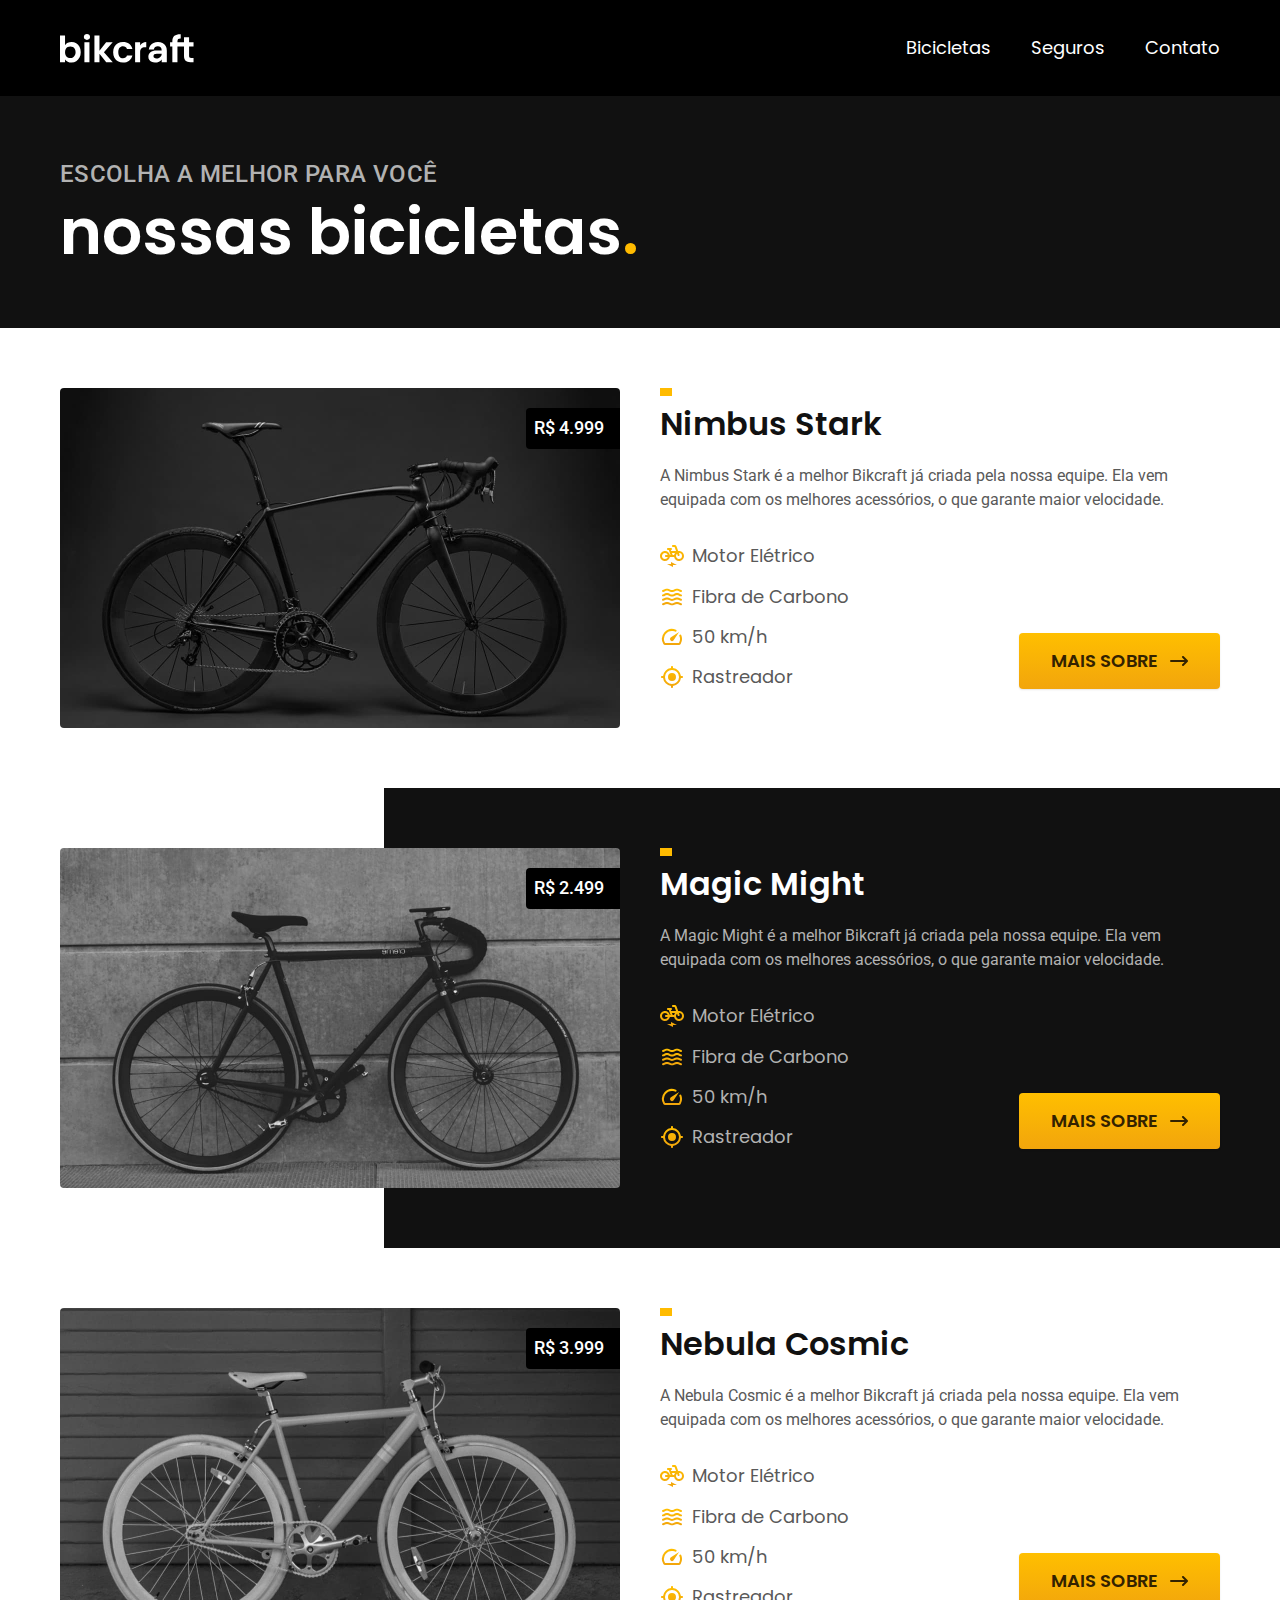
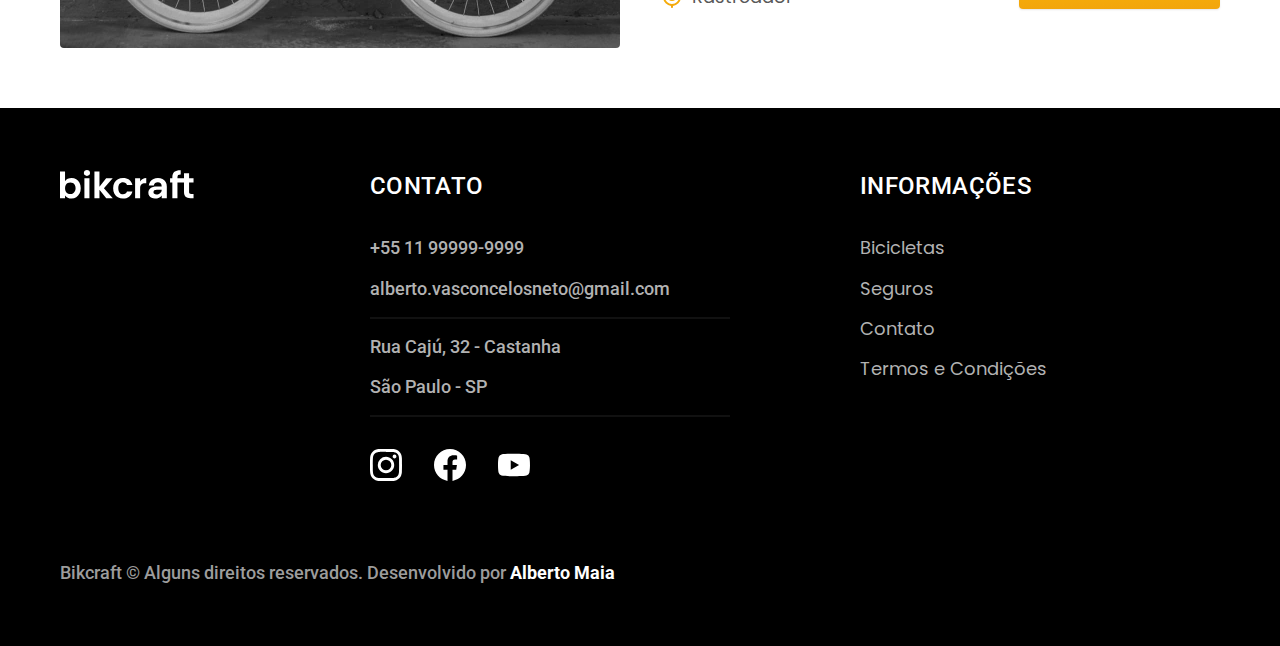
==== bicicletas.html @ 4247ab93 "Atualização" ====
<!DOCTYPE html>
<html lang="pt-br">

<head>
  <meta charset="UTF-8">
  <meta name="viewport" content="width=device-width, initial-scale=1.0">
  <meta name="description" content="Termos e condições.">
  <link rel="stylesheet" href="/css/style.css">
  <title>Bicicletas | Bikcraft</title>

  <link rel="preconnect" href="https://fonts.googleapis.com">
  <link rel="preconnect" href="https://fonts.gstatic.com" crossorigin>
  <link href="https://fonts.googleapis.com/css2?family=Poppins:wght@100;400;600&family=Roboto:wght@100;400;500&display=swap" rel="stylesheet">
  <link href="https://fonts.googleapis.com/css2?family=Merriweather:ital,wght@0,300;1,900&display=swap" rel="stylesheet">

</head>

<body id="bicicletas">

  <header class="header-bg">
    <div class="header">
      <a href="./">
        <img src="/img/bikcraft.svg" alt="Bikcraft">
      </a>
      <nav aria-label="primaria">
        <ul class="header-menu cor0 font-1-m">
          <li><a href="./bicicletas.html">Bicicletas</a></li>
          <li><a href="./seguros.html">Seguros</a></li>
          <li><a href="./contato.html">Contato</a></li>
        </ul>
      </nav>
    </div>
  </header>

  <main>
    <div class="titulo-bg">
      <div class="titulo container">
        <p class="font-2-l-b cor5">Escolha a melhor para você</p>
        <h1 class="font-1-xxl cor0">nossas bicicletas<span class="corp1">.</span></h1>
      </div>
    </div>


      <div class="bicicletas container">
        <div class="bicicletas-img">
          <img src="/img/bicicletas/nimbus.jpg" alt="Bicicleta preta Nimbus Stark">
          <span class="font-2-m cor0">R$ 4.999</span>
        </div>
        <div class="bicicletas-conteudo">
          <h2 class="font-1-xl">Nimbus Stark</h2>
          <p class="font-2-s cor8">A Nimbus Stark é a melhor Bikcraft já criada pela nossa equipe. Ela vem equipada com os melhores acessórios, o que garante maior velocidade.</p>
          <ul class="font-1-m cor8">
            <li>
              <img src="/img/icones/eletrica.svg" alt="">
              Motor Elétrico
            </li>
            <li>
              <img src="/img/icones/carbono.svg" alt="">
              Fibra de Carbono
            </li>
            <li>
              <img src="/img/icones/velocidade.svg" alt="">
              50 km/h
            </li>
            <li>
              <img src="/img/icones/rastreador.svg" alt="">
              Rastreador
            </li>
          </ul>
          <a class="botao seta" href="./bicicletas/nimbus.html">Mais Sobre</a>
        </div>
      </div>


    <div class="bicicletas-bg">
      <div class="bicicletas container">
        <div class="bicicletas-img">
          <img src="/img/bicicletas/magic.jpg" alt="Bicicleta preta Nimbus Stark">
          <span class="font-2-m cor0">R$ 2.499</span>
        </div>
        <div class="bicicletas-conteudo">
          <h2 class="font-1-xl cor0">Magic Might</h2>
          <p class="font-2-s cor5">A Magic Might é a melhor Bikcraft já criada pela nossa equipe. Ela vem equipada com os melhores acessórios, o que garante maior velocidade.</p>
          <ul class="font-1-m cor5">
            <li>
              <img src="/img/icones/eletrica.svg" alt="">
              Motor Elétrico
            </li>
            <li>
              <img src="/img/icones/carbono.svg" alt="">
              Fibra de Carbono
            </li>
            <li>
              <img src="/img/icones/velocidade.svg" alt="">
              50 km/h
            </li>
            <li>
              <img src="/img/icones/rastreador.svg" alt="">
              Rastreador
            </li>
          </ul>
          <a class="botao seta" href="../bicicletas/magic.html">Mais Sobre</a>
        </div>
      </div>
    </div>


      <div class="bicicletas container">
        <div class="bicicletas-img">
          <img src="/img/bicicletas/nebula.jpg" alt="Bicicleta preta Nimbus Stark">
          <span class="font-2-m cor0">R$ 3.999</span>
        </div>
        <div class="bicicletas-conteudo">
          <h2 class="font-1-xl">Nebula Cosmic</h2>
          <p class="font-2-s cor8">A Nebula Cosmic é a melhor Bikcraft já criada pela nossa equipe. Ela vem equipada com os melhores acessórios, o que garante maior velocidade.</p>
          <ul class="font-1-m cor8">
            <li>
              <img src="/img/icones/eletrica.svg" alt="">
              Motor Elétrico
            </li>
            <li>
              <img src="/img/icones/carbono.svg" alt="">
              Fibra de Carbono
            </li>
            <li>
              <img src="/img/icones/velocidade.svg" alt="">
              50 km/h
            </li>
            <li>
              <img src="/img/icones/rastreador.svg" alt="">
              Rastreador
            </li>
          </ul>
          <a class="botao seta" href="../bicicletas/nebula.html">Mais Sobre</a>
        </div>
      </div>

</main>

  <footer class="footer-bg">
    <div class="footer container">
      <a href="/index.html"><img src="/img/bikcraft.svg" alt="Bikcraft"></a>
      <div class="footer-contato">
        <h3 class="font-2-l-b cor0">Contato</h3>
        <ul class="font-2-m cor5">
          <li><a href="tel:+5511999999999">+55 11 99999-9999</a></li>
          <li><a href="mailto:alberto.vasconcelosneto@gmail.com">alberto.vasconcelosneto@gmail.com</a></li>
          <li>Rua Cajú, 32 - Castanha</li>
          <li>São Paulo - SP</li>
        </ul>
        <div class="footer-redes">
          <a href="">
            <img src="/img/redes/instagram.svg" alt="Instagram">
          </a>
          <a href="">
            <img src="/img/redes/facebook.svg" alt="Facebook">
          </a>
          <a href="">
            <img src="/img/redes/youtube.svg" alt="Youtube">
          </a>
        </div>
      </div>
      <div class="footer-informacoes">
        <h3 class="font-2-l-b cor0">Informações</h3>
        <nav>
          <ul class="font-1-m cor5">
            <li><a href="./bicicletas.html">Bicicletas</a></li>
            <li><a href="./seguros.html">Seguros</a></li>
            <li><a href="./contato.html">Contato</a></li>
            <li><a href="./termos.html">Termos e Condições</a></li>
          </ul>
        </nav>
      </div>
      <p class="footer-copy font-2-m cor6">Bikcraft © Alguns direitos reservados. Desenvolvido por <strong style="color: var(--cor0)">Alberto Maia</strong></p>
    </div>
  </footer>
</body>

</html>
---- css/style.css ----
@import "/css/global/global.css";
@import "/css/global/header.css";
@import "/css/utilidades/cores.css";
@import "/css/utilidades/tipografia.css";
@import "/css/global/footer.css";

/* Utilidades */
@import "/css/utilidades/componentes.css";
@import "/css/utilidades/formulario.css";

/* Home */
@import "/css/home/introducao.css";
@import "/css/home/tecnologias.css";
@import "/css/home/parceiros.css";
@import "/css/home/depoimento.css";

/* Bicicletas */
@import "/css/bicicletas/bicicletas.css";
@import "/css/bicicletas/bicicletas-lista.css";

/* Bicicleta */
@import "/css/bicicleta/bicicleta.css";
@import "/css/bicicleta/seguro.css";


/* Seguros */
@import "/css/seguros/seguros.css";
@import "/css/seguros/vantagens.css";
@import "/css/seguros/perguntas.css";

/* Contato */
@import "/css/contato/contato.css";
@import "/css/contato/lojas.css";

/* Termos */
@import "/css/termos/termos.css";
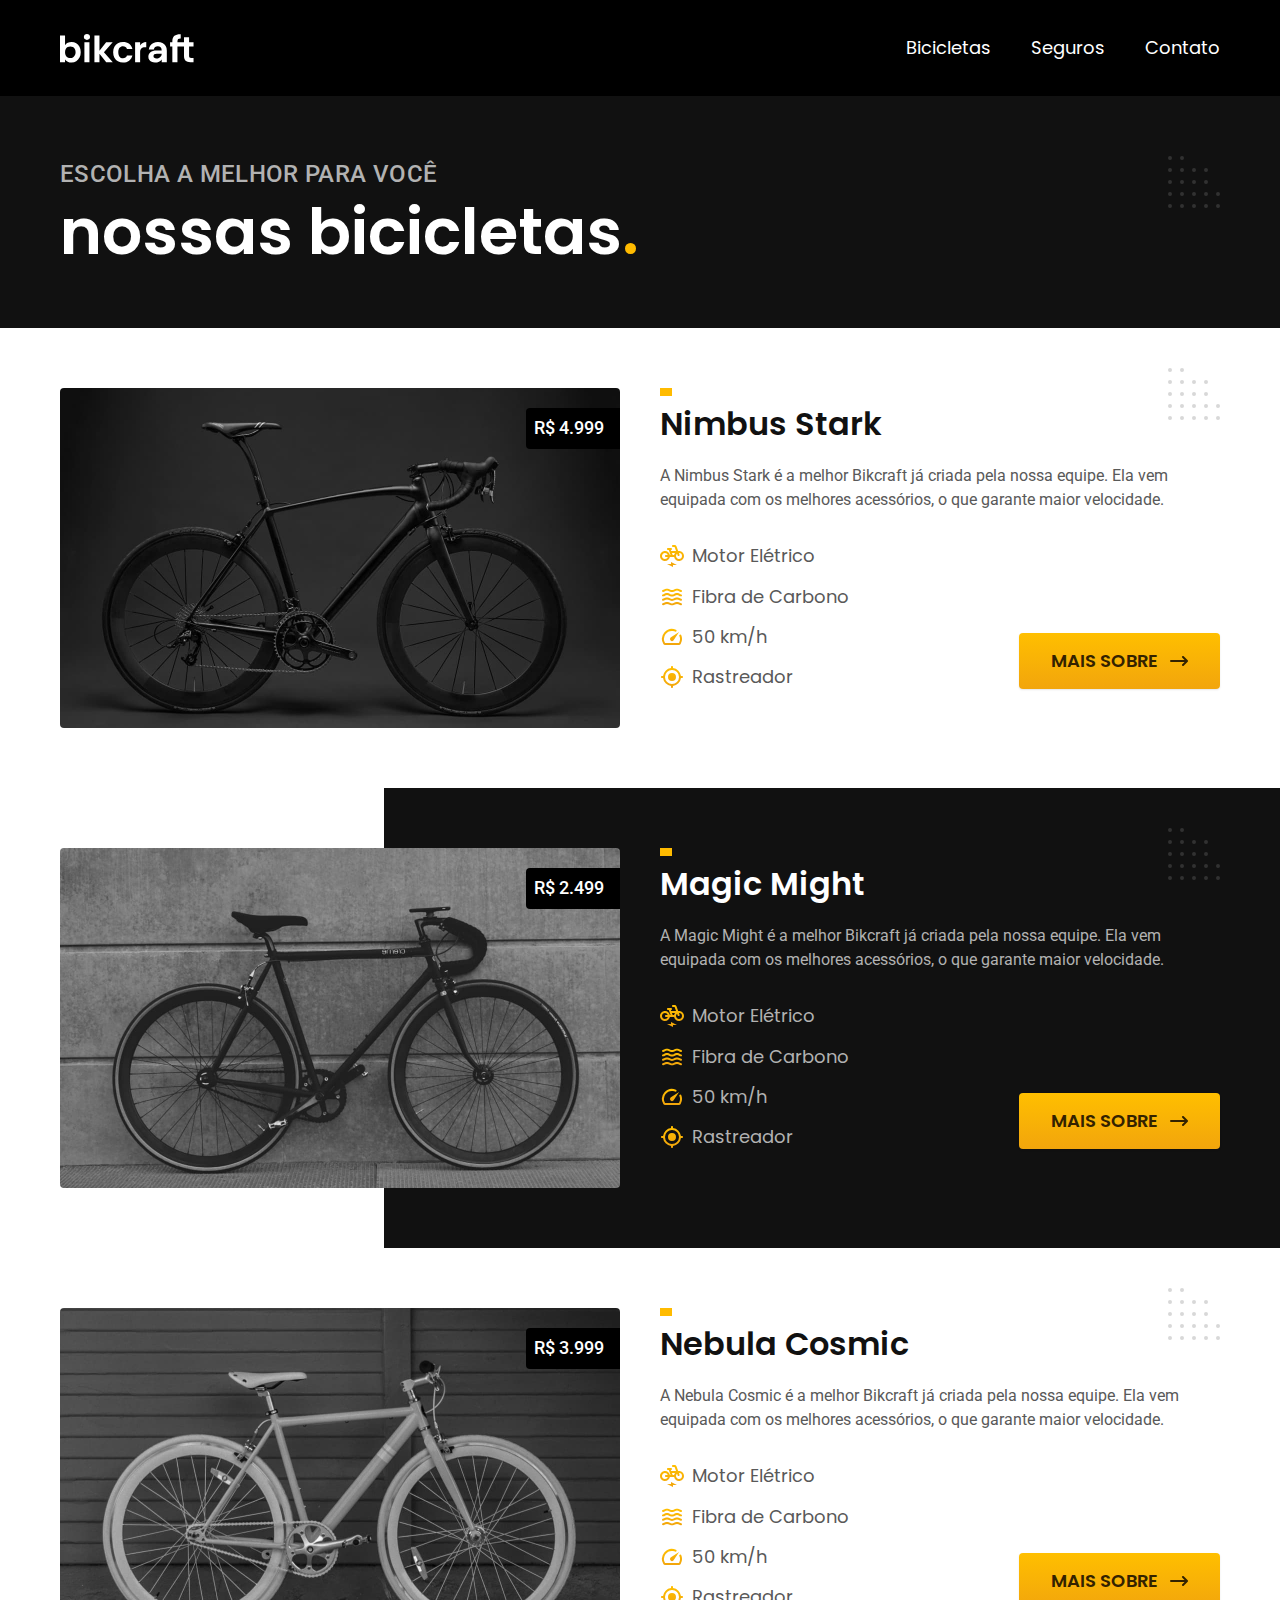
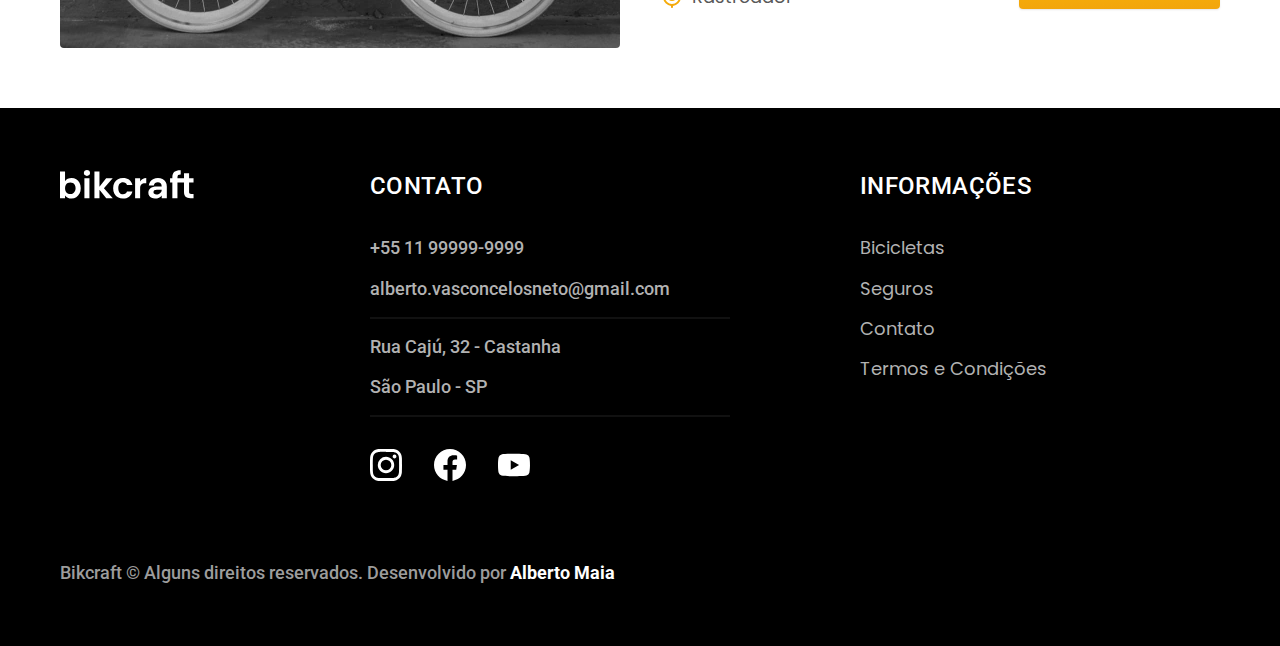
==== commit 35c3465c: "Atalizações" ====
--- a/bicicletas.html
+++ b/bicicletas.html
@@ -5,6 +5,7 @@
   <meta charset="UTF-8">
   <meta name="viewport" content="width=device-width, initial-scale=1.0">
   <meta name="description" content="Termos e condições.">
+  <link rel="preload" href="/css/style.css" as="style">
   <link rel="stylesheet" href="/css/style.css">
   <title>Bicicletas | Bikcraft</title>
 
@@ -41,35 +42,35 @@
     </div>
 
 
-      <div class="bicicletas container">
-        <div class="bicicletas-img">
-          <img src="/img/bicicletas/nimbus.jpg" alt="Bicicleta preta Nimbus Stark">
-          <span class="font-2-m cor0">R$ 4.999</span>
-        </div>
-        <div class="bicicletas-conteudo">
-          <h2 class="font-1-xl">Nimbus Stark</h2>
-          <p class="font-2-s cor8">A Nimbus Stark é a melhor Bikcraft já criada pela nossa equipe. Ela vem equipada com os melhores acessórios, o que garante maior velocidade.</p>
-          <ul class="font-1-m cor8">
-            <li>
-              <img src="/img/icones/eletrica.svg" alt="">
-              Motor Elétrico
-            </li>
-            <li>
-              <img src="/img/icones/carbono.svg" alt="">
-              Fibra de Carbono
-            </li>
-            <li>
-              <img src="/img/icones/velocidade.svg" alt="">
-              50 km/h
-            </li>
-            <li>
-              <img src="/img/icones/rastreador.svg" alt="">
-              Rastreador
-            </li>
-          </ul>
-          <a class="botao seta" href="./bicicletas/nimbus.html">Mais Sobre</a>
-        </div>
+    <div class="bicicletas container">
+      <div class="bicicletas-img">
+        <img src="/img/bicicletas/nimbus.jpg" alt="Bicicleta preta Nimbus Stark">
+        <span class="font-2-m cor0">R$ 4.999</span>
       </div>
+      <div class="bicicletas-conteudo">
+        <h2 class="font-1-xl">Nimbus Stark</h2>
+        <p class="font-2-s cor8">A Nimbus Stark é a melhor Bikcraft já criada pela nossa equipe. Ela vem equipada com os melhores acessórios, o que garante maior velocidade.</p>
+        <ul class="font-1-m cor8">
+          <li>
+            <img src="/img/icones/eletrica.svg" alt="">
+            Motor Elétrico
+          </li>
+          <li>
+            <img src="/img/icones/carbono.svg" alt="">
+            Fibra de Carbono
+          </li>
+          <li>
+            <img src="/img/icones/velocidade.svg" alt="">
+            50 km/h
+          </li>
+          <li>
+            <img src="/img/icones/rastreador.svg" alt="">
+            Rastreador
+          </li>
+        </ul>
+        <a class="botao seta" href="./bicicletas/nimbus.html">Mais Sobre</a>
+      </div>
+    </div>
 
 
     <div class="bicicletas-bg">
@@ -105,37 +106,37 @@
     </div>
 
 
-      <div class="bicicletas container">
-        <div class="bicicletas-img">
-          <img src="/img/bicicletas/nebula.jpg" alt="Bicicleta preta Nimbus Stark">
-          <span class="font-2-m cor0">R$ 3.999</span>
-        </div>
-        <div class="bicicletas-conteudo">
-          <h2 class="font-1-xl">Nebula Cosmic</h2>
-          <p class="font-2-s cor8">A Nebula Cosmic é a melhor Bikcraft já criada pela nossa equipe. Ela vem equipada com os melhores acessórios, o que garante maior velocidade.</p>
-          <ul class="font-1-m cor8">
-            <li>
-              <img src="/img/icones/eletrica.svg" alt="">
-              Motor Elétrico
-            </li>
-            <li>
-              <img src="/img/icones/carbono.svg" alt="">
-              Fibra de Carbono
-            </li>
-            <li>
-              <img src="/img/icones/velocidade.svg" alt="">
-              50 km/h
-            </li>
-            <li>
-              <img src="/img/icones/rastreador.svg" alt="">
-              Rastreador
-            </li>
-          </ul>
-          <a class="botao seta" href="../bicicletas/nebula.html">Mais Sobre</a>
-        </div>
+    <div class="bicicletas container">
+      <div class="bicicletas-img">
+        <img src="/img/bicicletas/nebula.jpg" alt="Bicicleta preta Nimbus Stark">
+        <span class="font-2-m cor0">R$ 3.999</span>
       </div>
+      <div class="bicicletas-conteudo">
+        <h2 class="font-1-xl">Nebula Cosmic</h2>
+        <p class="font-2-s cor8">A Nebula Cosmic é a melhor Bikcraft já criada pela nossa equipe. Ela vem equipada com os melhores acessórios, o que garante maior velocidade.</p>
+        <ul class="font-1-m cor8">
+          <li>
+            <img src="/img/icones/eletrica.svg" alt="">
+            Motor Elétrico
+          </li>
+          <li>
+            <img src="/img/icones/carbono.svg" alt="">
+            Fibra de Carbono
+          </li>
+          <li>
+            <img src="/img/icones/velocidade.svg" alt="">
+            50 km/h
+          </li>
+          <li>
+            <img src="/img/icones/rastreador.svg" alt="">
+            Rastreador
+          </li>
+        </ul>
+        <a class="botao seta" href="../bicicletas/nebula.html">Mais Sobre</a>
+      </div>
+    </div>
 
-</main>
+  </main>
 
   <footer class="footer-bg">
     <div class="footer container">
--- a/css/style.css
+++ b/css/style.css
@@ -31,6 +31,10 @@
 /* Contato */
 @import "/css/contato/contato.css";
 @import "/css/contato/lojas.css";
+@import "/css/contato/formulario.css";
 
 /* Termos */
-@import "/css/termos/termos.css";+@import "/css/termos/termos.css";
+
+/* Orçamentos */
+@import "/css/orcamento/orcamento.css";--- a/css/style.css
+++ b/css/style.css
@@ -31,6 +31,10 @@
 /* Contato */
 @import "/css/contato/contato.css";
 @import "/css/contato/lojas.css";
+@import "/css/contato/formulario.css";
 
 /* Termos */
-@import "/css/termos/termos.css";+@import "/css/termos/termos.css";
+
+/* Orçamentos */
+@import "/css/orcamento/orcamento.css";